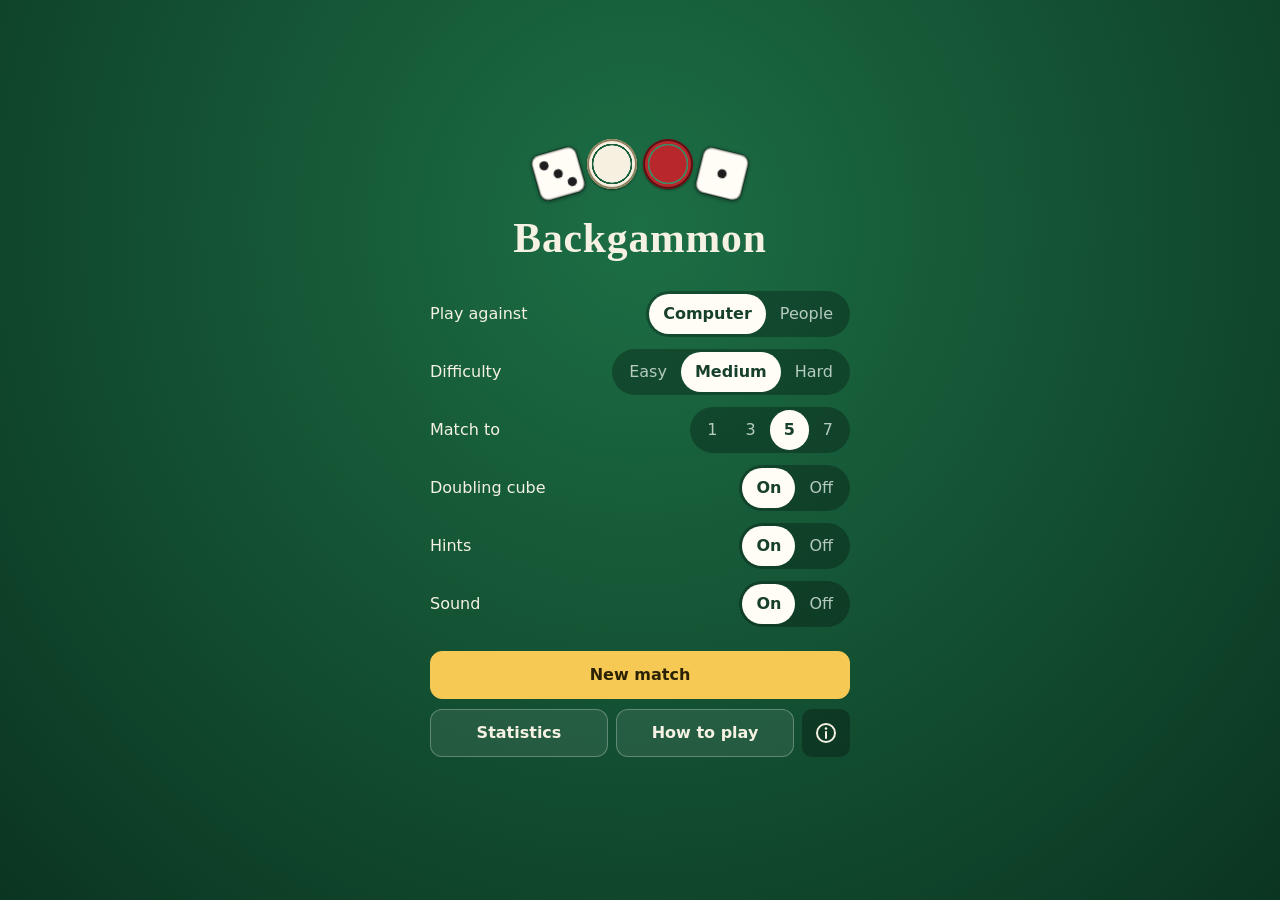
==== index.html @ d2f05503 "Add browser backgammon game (1.0.0) Backgammon for the browser, built like Cribbage: a static page o" ====
<!doctype html>
<html lang="en">
<head>
<meta charset="utf-8">
<meta name="viewport" content="width=device-width, initial-scale=1, viewport-fit=cover">
<meta name="theme-color" content="#0b3521">
<meta name="description" content="Play backgammon in your browser against the computer or a friend on the same device.">
<title>Backgammon</title>
<link rel="icon" href="data:image/svg+xml,<svg xmlns=%22http://www.w3.org/2000/svg%22 viewBox=%220 0 100 100%22><rect width=%22100%22 height=%22100%22 rx=%2220%22 fill=%22%231c6e45%22/><rect x=%2224%22 y=%2224%22 width=%2252%22 height=%2252%22 rx=%2210%22 fill=%22%23fffdf5%22/><circle cx=%2238%22 cy=%2238%22 r=%227%22 fill=%22%231d1d1f%22/><circle cx=%2250%22 cy=%2250%22 r=%227%22 fill=%22%231d1d1f%22/><circle cx=%2262%22 cy=%2262%22 r=%227%22 fill=%22%231d1d1f%22/></svg>">
<link rel="stylesheet" href="css/style.css">
</head>
<body>

<main id="menu" class="screen menu">
  <header class="title">
    <div class="emblem" aria-hidden="true">
      <span class="piece die"><svg viewBox="-12 -12 24 24"><rect x="-11" y="-11" width="22" height="22" rx="4"/><circle cx="-5.5" cy="-5.5" r="2.2"/><circle r="2.2"/><circle cx="5.5" cy="5.5" r="2.2"/></svg></span>
      <span class="piece checker light"></span>
      <span class="piece checker dark"></span>
      <span class="piece die"><svg viewBox="-12 -12 24 24"><rect x="-11" y="-11" width="22" height="22" rx="4"/><circle r="2.2"/></svg></span>
    </div>
    <h1>Backgammon</h1>
  </header>

  <div class="options">
    <div class="option">
      <span>Play against</span>
      <div class="choice" data-setting="mode">
        <button data-value="ai">Computer</button>
        <button data-value="local">People</button>
      </div>
    </div>
    <div class="option" id="row-difficulty">
      <span>Difficulty</span>
      <div class="choice" data-setting="difficulty">
        <button data-value="easy">Easy</button>
        <button data-value="medium">Medium</button>
        <button data-value="hard">Hard</button>
      </div>
    </div>
    <div class="names" id="row-names">
      <input data-name="0" maxlength="12" placeholder="Player 1" aria-label="Player 1 name" autocomplete="off" spellcheck="false">
      <input data-name="1" maxlength="12" placeholder="Player 2" aria-label="Player 2 name" autocomplete="off" spellcheck="false">
    </div>
    <div class="option">
      <span>Match to</span>
      <div class="choice" data-setting="target">
        <button data-value="1">1</button>
        <button data-value="3">3</button>
        <button data-value="5">5</button>
        <button data-value="7">7</button>
      </div>
    </div>
    <div class="option" id="row-cube">
      <span>Doubling cube</span>
      <div class="choice" data-setting="cube">
        <button data-value="true">On</button>
        <button data-value="false">Off</button>
      </div>
    </div>
    <div class="option">
      <span>Hints</span>
      <div class="choice" data-setting="hints">
        <button data-value="true">On</button>
        <button data-value="false">Off</button>
      </div>
    </div>
    <div class="option">
      <span>Sound</span>
      <div class="choice" data-setting="sound">
        <button data-value="true">On</button>
        <button data-value="false">Off</button>
      </div>
    </div>
  </div>

  <div class="menu-actions">
    <button id="btn-resume" class="btn primary" hidden>Resume match</button>
    <button id="btn-new" class="btn primary">New match</button>
    <div class="row">
      <button id="btn-stats" class="btn">Statistics</button>
      <button id="btn-rules" class="btn">How to play</button>
      <button id="btn-about" class="icon-btn" aria-label="About">
        <svg viewBox="0 0 24 24" aria-hidden="true">
          <circle class="line" cx="12" cy="12" r="9"/>
          <path class="line" d="M12 11v6"/>
          <circle cx="12" cy="7.5" r="1.3"/>
        </svg>
      </button>
    </div>
  </div>
</main>

<main id="table" class="screen table" hidden>
  <header class="topbar">
    <button id="btn-menu" class="icon-btn" aria-label="Menu">☰</button>
    <div id="scores" class="scores"></div>
  </header>

  <div id="board" class="board"></div>

  <div class="status" role="status" aria-live="polite">
    <p id="events"></p>
    <p id="prompt"></p>
  </div>

  <footer class="actions">
    <button id="btn-sound" class="icon-btn" aria-label="Sound" aria-pressed="true">
      <svg viewBox="0 0 24 24" aria-hidden="true">
        <path d="M4 9v6h4l5 4V5L8 9z"/>
        <path class="line on" d="M16.5 9a4.5 4.5 0 0 1 0 6M19 6.5a8 8 0 0 1 0 11"/>
        <path class="line off" d="M17 9.5l5 5M22 9.5l-5 5"/>
      </svg>
    </button>
    <button id="btn-hint" class="btn">Hint</button>
    <button id="btn-second" class="btn">Undo</button>
    <button id="btn-main" class="btn primary"></button>
  </footer>
</main>

<div id="confirm" class="overlay" hidden>
  <div class="dialog">
    <h2 id="confirm-title"></h2>
    <p id="confirm-text" class="muted"></p>
    <div class="row">
      <button class="btn" data-close>Cancel</button>
      <button id="btn-confirm" class="btn primary"></button>
    </div>
  </div>
</div>

<div id="gameover" class="overlay" hidden>
  <canvas id="party" width="0" height="0" aria-hidden="true"></canvas>
  <div id="gameover-body" class="dialog"></div>
</div>

<div id="stats" class="overlay" hidden>
  <div class="dialog wide">
    <h2>Statistics</h2>
    <div id="stats-body" class="stack"></div>
    <div class="row">
      <button id="btn-reset" class="btn danger">Reset statistics</button>
      <button class="btn primary" data-close>Close</button>
    </div>
  </div>
</div>

<div id="rules" class="overlay" hidden>
  <div class="dialog wide">
    <h2>How to play</h2>
    <ol class="rules">
      <li><b>The race.</b> Each side has fifteen checkers. Bring all of yours into your home board, the bottom right quarter, and then bear them off. Yours move round the board anticlockwise: along the top from the right, down the left, and along the bottom to the right.</li>
      <li><b>Moving.</b> Roll two dice and move a checker the number shown on each; the same checker may move twice. Doubles are played four times. A checker may stop on any point not held by two or more of the other side's.</li>
      <li><b>Using the dice.</b> Use both dice whenever you can. If only one can be used, it must be the larger. If neither can, press Done.</li>
      <li><b>Hitting.</b> A lone checker that is landed on goes to the bar. A checker on the bar must come back in, in the other side's home board, before anything else moves.</li>
      <li><b>Bearing off.</b> Once all your checkers are home, a die takes off a checker from the point it shows, or from the highest point if none is higher. The first side to bear off all fifteen wins.</li>
      <li><b>Scoring.</b> A win is a single game, worth 1 point. If the loser has borne off none, it is a gammon, worth 2; and if the loser still has a checker on the bar or in the winner's home board, a backgammon, worth 3. The first side to reach the match length wins the match.</li>
      <li><b>The doubling cube.</b> Before rolling you may double the stakes. The other side takes, and owns the cube, so only it may double next; or passes, and loses the game at the stakes before the double. In the Crawford game, the one after a side first comes within a point of winning the match, nobody may double.</li>
      <li><b>Notation.</b> 13/7 moves a checker from point 13 to point 7, counting from the mover's side; bar and off mean the bar and bearing off, and * marks a hit. The points are numbered for the side to play.</li>
    </ol>
    <p class="muted">Tap a checker, and the places it may go light up; tap one to move there, or drag the checker. Undo takes back moves until you press Done. Tap anywhere to skip an animation or a celebration. On a keyboard: the arrow keys and Space move checkers, Enter presses the main button, U undoes, D doubles, H asks for a hint and M mutes the sound.</p>
    <button class="btn primary" data-close>Got it</button>
  </div>
</div>

<div id="about" class="overlay" hidden>
  <div class="dialog">
    <h2>Backgammon</h2>
    <p id="about-version"></p>
    <p class="muted">If this is older than you expect, refresh the page. Browsers can hold on to the previous version for a few minutes after an update.</p>
    <p><a href="https://github.com/menaechmus/Backgammon" target="_blank" rel="noopener">Source on GitHub</a></p>
    <button class="btn primary" data-close>Close</button>
  </div>
</div>

<script type="module" src="js/ui.js"></script>
</body>
</html>
---- css/style.css ----
:root {
  --felt: #1c6e45;
  --felt-deep: #0b3521;
  --ink: #f5f1e3;
  --muted: #b5cbbd;
  --paper: #fffdf5;
  --gold: #f6c955;
  --tip: #9fe8ff;
  --warn: #ffb4a3;
  /* The two sides: ivory checkers, and red ones. */
  --light: #f6f0e1;
  --light-rim: #8f7f5c;
  --dark: #b8282b;
  --dark-rim: #5c0f12;
  /* The rows of fixed height on the table (bars, buttons, status), which the
     board shares the screen's height with. */
  --fixed-rows: 190px;
  /* The board's width over its height. */
  --board-shape: 1.2375;
}

* { box-sizing: border-box; }
[hidden] { display: none !important; }

html {
  background: var(--felt-deep);
  -webkit-text-size-adjust: 100%;
}

body {
  margin: 0;
  min-height: 100vh;
  min-height: 100dvh;
  background: radial-gradient(ellipse at 50% 25%, var(--felt), var(--felt-deep));
  color: var(--ink);
  font: 16px/1.4 system-ui, -apple-system, 'Segoe UI', Roboto, sans-serif;
  -webkit-tap-highlight-color: transparent;
  touch-action: manipulation;
  -webkit-user-select: none;
  user-select: none;
}

h1, h2, h3, p, figure, ol, ul, dl, dd { margin: 0; }

button {
  font: inherit;
  color: inherit;
  cursor: pointer;
}

:focus-visible {
  outline: 3px solid var(--tip);
  outline-offset: 2px;
}

.screen {
  display: flex;
  flex-direction: column;
  gap: 5px;
  max-width: 780px;
  min-height: 100vh;
  min-height: 100dvh;
  margin: 0 auto;
  padding: max(8px, env(safe-area-inset-top)) max(10px, env(safe-area-inset-right))
    max(10px, env(safe-area-inset-bottom)) max(10px, env(safe-area-inset-left));
}

.muted {
  color: var(--muted);
  font-size: 0.85rem;
}

/* Buttons */

.btn {
  min-height: 48px;
  padding: 10px 18px;
  border: 1px solid rgba(255, 255, 255, 0.28);
  border-radius: 12px;
  background: rgba(255, 255, 255, 0.08);
  font-weight: 600;
}

.btn.primary {
  border-color: var(--gold);
  background: var(--gold);
  color: #2b2205;
}

.btn.danger { color: var(--warn); }

.btn:disabled {
  opacity: 0.45;
  cursor: default;
}

/* The button a cube hint suggests. */
.btn.tip { animation: glow-button 0.9s ease-in-out infinite alternate; }

@keyframes glow-button {
  from { box-shadow: 0 0 0 2px var(--tip); }
  to { box-shadow: 0 0 0 4px var(--tip), 0 0 14px 2px var(--tip); }
}

.row {
  display: flex;
  gap: 8px;
}

.row > * { flex: 1; }

/* Menu */

.menu {
  justify-content: center;
  gap: 24px;
  max-width: 440px;
}

.title { text-align: center; }

.title h1 {
  font-family: Georgia, 'Times New Roman', serif;
  font-size: 2.6rem;
  letter-spacing: 0.02em;
}

/* Two dice and two checkers, fanned like Cribbage's title cards. */
.emblem {
  display: flex;
  justify-content: center;
  align-items: center;
  gap: 6px;
  margin-bottom: 18px;
  --cw: 50px;
}

.emblem .piece {
  position: relative;
  flex: none;
  width: var(--cw);
  height: var(--cw);
}

.emblem .die svg {
  display: block;
  width: 100%;
  height: 100%;
  filter: drop-shadow(0 1px 2px rgba(0, 0, 0, 0.5));
}

.emblem .die rect { fill: var(--paper); }
.emblem .die circle { fill: #1d1d1f; }

.emblem .checker {
  border-radius: 50%;
  box-shadow: 0 1px 2px rgba(0, 0, 0, 0.5);
}

.emblem .checker.light {
  background: radial-gradient(circle, var(--light) 0 52%, rgba(0, 0, 0, 0.12) 53% 57%, var(--light) 58%);
  box-shadow: inset 0 0 0 2px var(--light-rim), 0 1px 2px rgba(0, 0, 0, 0.5);
}

.emblem .checker.dark {
  background: radial-gradient(circle, var(--dark) 0 52%, rgba(255, 255, 255, 0.18) 53% 57%, var(--dark) 58%);
  box-shadow: inset 0 0 0 2px var(--dark-rim), 0 1px 2px rgba(0, 0, 0, 0.5);
}

.emblem .piece:nth-child(1) { transform: rotate(-16deg) translateY(8px); }
.emblem .piece:nth-child(2) { transform: translateY(-2px); }
.emblem .piece:nth-child(3) { transform: translateY(-2px); }
.emblem .piece:nth-child(4) { transform: rotate(14deg) translateY(8px); }

/* Sparkles on the title: small glints that twinkle at the outer corners, half
   over the felt where they show. Each has its own rhythm, so the pattern never
   visibly repeats and at most moments few or none are lit. */
.emblem .piece::before,
.emblem .piece:first-child::after,
.emblem .piece:last-child::after {
  --out: calc(var(--cw) * -0.17); /* centres a glint on a corner */
  position: absolute;
  top: var(--out);
  left: var(--out);
  width: calc(var(--cw) * 0.34);
  height: calc(var(--cw) * 0.34);
  /* A bright centre with one thin ray across and one down. */
  background:
    radial-gradient(circle, #fff 0 9%, transparent 24%),
    radial-gradient(ellipse 50% 6% at center, #ffe9a3 0 35%, transparent 80%),
    radial-gradient(ellipse 6% 50% at center, #ffe9a3 0 35%, transparent 80%);
  content: '';
  opacity: 0;
  pointer-events: none;
  animation: twinkle 6.1s ease-in-out -1s infinite;
}

.emblem .piece:first-child::after {
  top: auto;
  bottom: var(--out);
  animation-duration: 8.3s;
  animation-delay: -5.2s;
}

.emblem .piece:nth-child(2)::before {
  animation-duration: 7.3s;
  animation-delay: -3.4s;
}

.emblem .piece:nth-child(3)::before {
  animation-duration: 5.3s;
  animation-delay: -2.1s;
}

.emblem .piece:last-child::before {
  right: var(--out);
  left: auto;
  animation-duration: 8.9s;
  animation-delay: -6.5s;
}

.emblem .piece:last-child::after {
  top: auto;
  right: var(--out);
  bottom: var(--out);
  left: auto;
  animation-duration: 6.7s;
  animation-delay: -0.4s;
}

/* Out of sight for most of the cycle, then a quick grow, turn and fade. */
@keyframes twinkle {
  0% { opacity: 0; transform: scale(0.2) rotate(0deg); }
  5.5% { opacity: 1; transform: scale(1) rotate(30deg); }
  11%, 100% { opacity: 0; transform: scale(0.2) rotate(60deg); }
}

.options {
  display: grid;
  gap: 12px;
}

.option {
  display: flex;
  align-items: center;
  justify-content: space-between;
  gap: 12px;
}

.choice {
  display: flex;
  padding: 3px;
  border-radius: 999px;
  background: rgba(0, 0, 0, 0.28);
}

.choice button {
  min-height: 40px;
  padding: 8px 14px;
  border: 0;
  border-radius: 999px;
  background: none;
  color: var(--muted);
}

.choice button[aria-pressed='true'] {
  background: var(--paper);
  color: #17402b;
  font-weight: 600;
}

/* A name for each of the two people playing on this device. */
.names {
  display: grid;
  grid-template-columns: 1fr 1fr;
  gap: 8px;
}

.names input {
  min-width: 0;
  min-height: 42px;
  padding: 8px 12px;
  border: 1px solid rgba(255, 255, 255, 0.28);
  border-radius: 10px;
  background: rgba(0, 0, 0, 0.28);
  color: var(--ink);
  font: inherit;
}

.names input::placeholder { color: var(--muted); }

.menu-actions {
  display: grid;
  gap: 10px;
}

/* Short screens: tighten the menu so its last row of buttons stays in view. */
@media (max-height: 640px) {
  .menu { gap: 12px; }
  .title h1 { font-size: 2rem; }
  .options { gap: 6px; }

  .emblem {
    margin-bottom: 8px;
    --cw: 38px;
  }

  .choice button {
    min-height: 36px;
    padding-block: 6px;
  }

  .names input {
    min-height: 36px;
    padding-block: 5px;
  }
}

/* Table */

.topbar {
  display: flex;
  /* A last resort for very large text: the scores drop to a second row
     instead of running off the screen. */
  flex-wrap: wrap;
  align-items: center;
  gap: 6px;
}

.icon-btn {
  flex: none;
  width: 44px;
  height: 44px;
  border: 0;
  border-radius: 10px;
  background: rgba(0, 0, 0, 0.28);
  font-size: 1.2rem;
}

/* The two scores share the bar equally. Each name sits over its side's pip
   count, which leaves room for names in full on a phone; a name too long even
   for that is shortened with an ellipsis. */
.score {
  display: flex;
  flex: 1 1 0;
  align-items: center;
  gap: 6px;
  min-width: 0;
  min-height: 44px;
  padding: 3px 8px;
  border: 2px solid transparent;
  border-radius: 10px;
  background: rgba(0, 0, 0, 0.28);
}

.score.active { border-color: var(--gold); }

/* A dot in the colour of the side's checkers. */
.score i {
  flex: none;
  width: 12px;
  height: 12px;
  border-radius: 50%;
  background: var(--light);
  box-shadow: inset 0 0 0 1.5px var(--light-rim);
}

.score[data-side='1'] i {
  background: var(--dark);
  box-shadow: inset 0 0 0 1.5px #ffd2d2;
}

/* The score boxes sit in the bar as if they were its own children. */
.scores { display: contents; }

.score .who {
  display: grid;
  flex: 1;
  min-width: 0;
  line-height: 1.15;
}

.score .name {
  overflow: hidden;
  text-overflow: ellipsis;
  white-space: nowrap;
}

/* The side's pip count: how far its checkers still have to go. */
.score .pips {
  color: var(--muted);
  font-size: 0.72rem;
  font-variant-numeric: tabular-nums;
  white-space: nowrap;
}

.score .points {
  min-width: 1ch;
  font-size: 1.25rem;
  font-variant-numeric: tabular-nums;
  text-align: right;
}

/* The board takes all the height the fixed rows leave, up to the screen's width. */
.board {
  width: min(100%, 780px, (100vh - var(--fixed-rows)) * var(--board-shape));
  margin: 0 auto;
  touch-action: none;
}

@supports (height: 1dvh) {
  .board { width: min(100%, 780px, (100dvh - var(--fixed-rows)) * var(--board-shape)); }
}

.board svg {
  display: block;
  width: 100%;
  height: auto;
  border-radius: 12px;
  background: linear-gradient(#b47c41, #8a5a2b);
  box-shadow: inset 0 0 0 2px rgba(0, 0, 0, 0.25), 0 2px 6px rgba(0, 0, 0, 0.4);
}

.board .frame { fill: none; }
.board .surface { fill: #124a2e; }
.board .bar,
.board .tray { fill: rgba(0, 0, 0, 0.24); }

.point.odd { fill: #e3c88f; }
.point.even { fill: #7a3b22; }

.labels text {
  fill: rgba(255, 253, 245, 0.8);
  font: 600 7.5px system-ui, -apple-system, 'Segoe UI', Roboto, sans-serif;
  text-anchor: middle;
}

.checker > circle:first-child { stroke-width: 1.2; }

.checker.side0 > circle:first-child {
  fill: var(--light);
  stroke: var(--light-rim);
}

.checker.side1 > circle:first-child {
  fill: var(--dark);
  stroke: var(--dark-rim);
}

.checker .inner {
  fill: none;
  stroke-width: 1.2;
}

.checker.side0 .inner { stroke: rgba(0, 0, 0, 0.13); }
.checker.side1 .inner { stroke: rgba(255, 255, 255, 0.2); }

.checker text {
  font: 700 11px system-ui, -apple-system, 'Segoe UI', Roboto, sans-serif;
  text-anchor: middle;
}

.checker.side0 text { fill: #3a2a10; }
.checker.side1 text { fill: #fff; }

/* A checker that may move, the one picked up, a hint's, and the keyboard's. */
.checker.movable > circle:first-child {
  stroke: var(--gold);
  stroke-width: 1.8;
}

.checker.picked > circle:first-child {
  stroke: var(--gold);
  stroke-width: 3.2;
}

.checker.picked { filter: drop-shadow(0 0 3px var(--gold)); }

.checker.tip > circle:first-child {
  stroke: var(--tip);
  stroke-width: 3;
}

.checker.cursor > circle:first-child {
  stroke: var(--tip);
  stroke-width: 3;
  stroke-dasharray: 4 2.5;
}

.checker.lifted { opacity: 0.3; }

.checker.ghost {
  pointer-events: none;
  filter: drop-shadow(0 3px 3px rgba(0, 0, 0, 0.5));
}

/* The places the picked checker may go. */
.dest {
  fill: rgba(246, 201, 85, 0.42);
  stroke: var(--gold);
  stroke-width: 2;
  stroke-linejoin: round;
}

.dest.over { fill: rgba(246, 201, 85, 0.8); }

.dest.cursor {
  stroke: var(--tip);
  stroke-width: 2.5;
}

.borne { stroke-width: 0.8; }

.borne.side0 {
  fill: var(--light);
  stroke: var(--light-rim);
}

.borne.side1 {
  fill: var(--dark);
  stroke: var(--dark-rim);
}

/* Dice in the colour of the side that rolled them. */
.die rect {
  fill: var(--paper);
  stroke: rgba(0, 0, 0, 0.35);
}

.die circle { fill: #1d1d1f; }
.die.side1 rect { fill: var(--dark); stroke: var(--dark-rim); }
.die.side1 circle { fill: var(--paper); }
.die.used { opacity: 0.35; }

.die .face {
  transform-box: fill-box;
  transform-origin: center;
}

.die.rolling .face { animation: tumble 0.16s linear infinite; }

@keyframes tumble {
  0% { transform: rotate(-18deg) translateY(-1.5px); }
  50% { transform: rotate(14deg) translateY(1px); }
  100% { transform: rotate(-18deg) translateY(-1.5px); }
}

.cube rect {
  fill: var(--paper);
  stroke: #2b2205;
  stroke-width: 1;
}

.cube text {
  fill: #1d1d1f;
  font: 700 13px Georgia, 'Times New Roman', serif;
  text-anchor: middle;
}

.cube.offered rect {
  stroke: var(--gold);
  stroke-width: 3;
}

/* In the Crawford game nobody may double. */
.cube.crawford { opacity: 0.35; }

/* A hint's moves, as arrows. */
.hints line {
  stroke: var(--tip);
  stroke-width: 3;
  stroke-linecap: round;
  opacity: 0.9;
}

.hints marker path { fill: var(--tip); }

/* The status takes the height the board leaves, so on a tall phone the
   buttons sit at the bottom, within reach of a thumb. */
.status {
  display: grid;
  flex: 1;
  align-content: start;
  gap: 2px;
  min-height: 3em;
  padding-top: 4px;
  font-size: 0.9rem;
  text-align: center;
}

#prompt { color: var(--muted); }
#prompt.tip { color: var(--tip); }
#prompt.warn { color: var(--warn); }

.actions {
  display: flex;
  gap: 8px;
}

.actions .primary { flex: 1; }
.actions .btn { padding-inline: 14px; }

/* Beside full-size buttons an icon button matches their height. */
.actions .icon-btn,
.row .icon-btn {
  width: 48px;
  height: auto;
}

.icon-btn svg {
  display: block;
  width: 24px;
  height: 24px;
  margin: auto;
  fill: currentColor;
}

.icon-btn svg .line {
  fill: none;
  stroke: currentColor;
  stroke-linecap: round;
  stroke-width: 2;
}

/* The speaker shows sound waves when on and a cross when muted. */
#btn-sound[aria-pressed='true'] .off,
#btn-sound[aria-pressed='false'] .on { display: none; }
#btn-sound[aria-pressed='false'] { color: var(--muted); }

/* A phone on its side: the board down the left, everything else beside it. */
@media (orientation: landscape) and (max-height: 520px) {
  .table {
    display: grid;
    grid-template: 'board bar' auto 'board status' 1fr 'board actions' auto / auto minmax(190px, 1fr);
    column-gap: 14px;
    max-width: none;
  }

  /* The scores stack beside the menu button so both names fit. */
  .topbar {
    display: grid;
    grid-area: bar;
    grid-template-columns: auto 1fr;
    gap: 4px 8px;
  }

  .topbar .icon-btn { grid-row: span 2; }

  .score {
    min-height: 36px;
    padding-block: 1px;
  }

  .board {
    grid-area: board;
    align-self: center;
    width: min(60vw, (100vh - 20px) * var(--board-shape));
  }

  @supports (height: 1dvh) {
    .board { width: min(60vw, (100dvh - 20px) * var(--board-shape)); }
  }

  .status { grid-area: status; }

  /* Two rows of buttons: the main one on a row of its own. */
  .actions {
    display: grid;
    grid-area: actions;
    grid-template-columns: auto 1fr 1fr;
  }

  .actions .primary { grid-column: 1 / -1; }
  .actions .btn { padding-inline: 10px; }
}

/* Overlays */

.overlay {
  position: fixed;
  inset: 0;
  z-index: 10;
  display: grid;
  place-items: center;
  overflow: auto;
  padding: 16px;
  background: rgba(4, 22, 13, 0.8);
}

.dialog {
  display: grid;
  gap: 12px;
  width: min(100%, 380px);
  padding: 20px;
  border: 1px solid rgba(255, 255, 255, 0.18);
  border-radius: 16px;
  background: #134a2f;
  box-shadow: 0 12px 40px rgba(0, 0, 0, 0.5);
  text-align: center;
}

.dialog.wide {
  width: min(100%, 520px);
  text-align: left;
}

.dialog h2 { font-size: 1.4rem; }
.dialog a { color: var(--tip); }

.dialog h3 {
  color: var(--muted);
  font-size: 0.8rem;
  letter-spacing: 0.06em;
  text-transform: uppercase;
}

.stack {
  display: grid;
  gap: 10px;
}

/* "Gammon!" and "Backgammon!", as Cribbage says "Skunk!". */
.kind {
  color: var(--gold);
  font-weight: 700;
}

.grid {
  width: 100%;
  border-collapse: collapse;
  font-variant-numeric: tabular-nums;
}

.grid th,
.grid td {
  padding: 5px 4px;
  border-bottom: 1px solid rgba(255, 255, 255, 0.12);
  text-align: right;
}

.grid th:first-child { text-align: left; }

.grid thead th {
  color: var(--muted);
  font-size: 0.78rem;
  font-weight: 500;
}

.facts {
  display: grid;
  grid-template-columns: 1fr auto;
  gap: 4px 12px;
}

.facts dd {
  font-weight: 600;
  text-align: right;
}

.rules {
  display: grid;
  gap: 8px;
  padding-left: 1.2em;
}

/* Celebration. While a win is celebrated the overlay is see-through and its
   box invisible; then the backdrop darkens and the box grows into place, in
   front of the last of the confetti. */

#gameover { transition: background-color 0.4s; }
#gameover.party { background: transparent; }

#gameover-body {
  position: relative;
  z-index: 1;
  transition: opacity 0.35s, transform 0.35s ease-out;
}

#gameover.party #gameover-body {
  visibility: hidden;
  opacity: 0;
  transform: scale(0.92);
}

#party {
  position: fixed;
  inset: 0;
  width: 100%;
  height: 100%;
  pointer-events: none;
}

@media (prefers-reduced-motion: reduce) {
  *,
  *::before,
  *::after {
    animation: none !important;
    transition: none !important;
  }
}
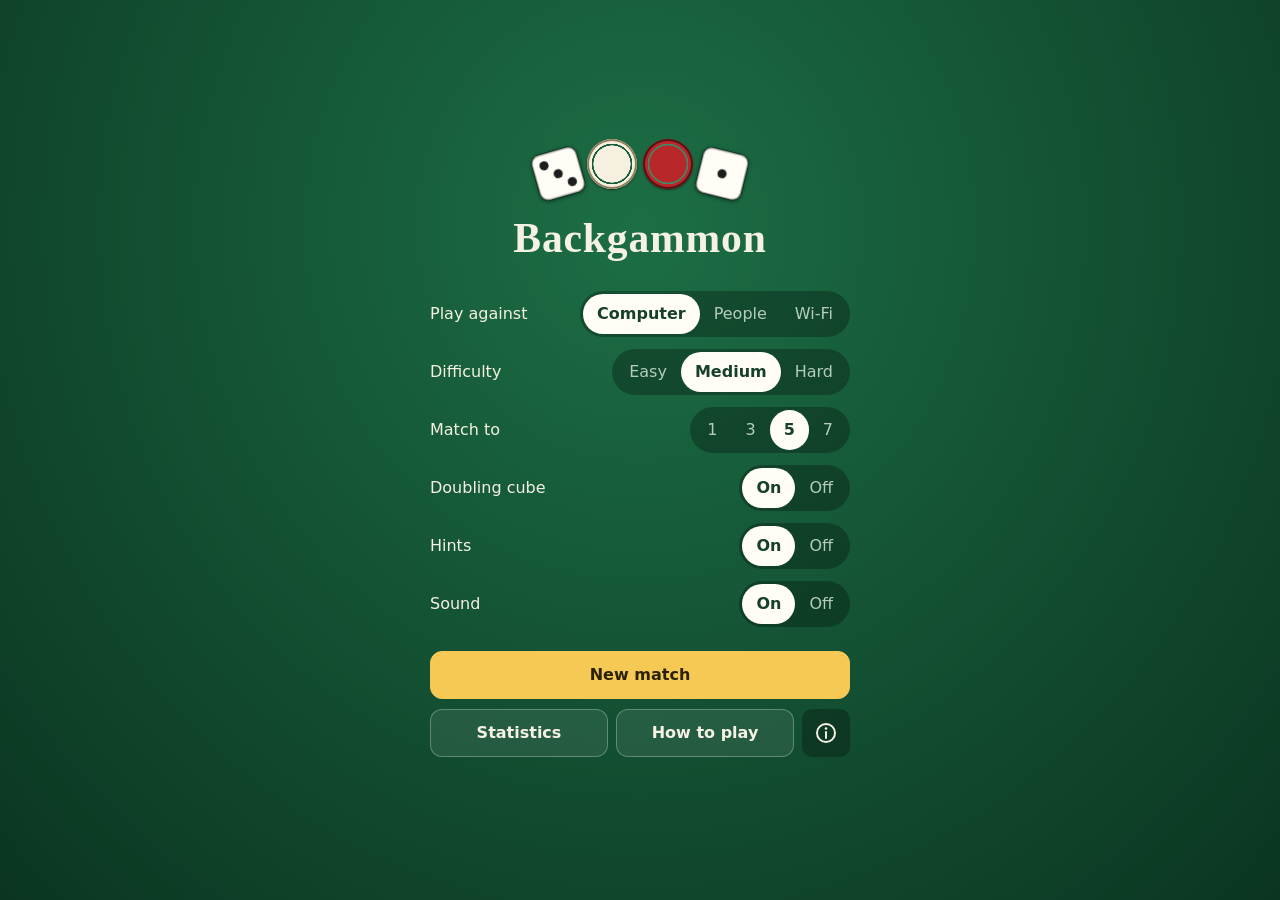
==== commit 359f052a: "Play on your own phones over Wi-Fi (1.1.0) Wi-Fi on the menu lets two people play on their own phone" ====
--- a/index.html
+++ b/index.html
@@ -4,7 +4,7 @@
 <meta charset="utf-8">
 <meta name="viewport" content="width=device-width, initial-scale=1, viewport-fit=cover">
 <meta name="theme-color" content="#0b3521">
-<meta name="description" content="Play backgammon in your browser against the computer or a friend on the same device.">
+<meta name="description" content="Play backgammon in your browser against the computer, a friend on the same device, or on two phones over Wi-Fi.">
 <title>Backgammon</title>
 <link rel="icon" href="data:image/svg+xml,<svg xmlns=%22http://www.w3.org/2000/svg%22 viewBox=%220 0 100 100%22><rect width=%22100%22 height=%22100%22 rx=%2220%22 fill=%22%231c6e45%22/><rect x=%2224%22 y=%2224%22 width=%2252%22 height=%2252%22 rx=%2210%22 fill=%22%23fffdf5%22/><circle cx=%2238%22 cy=%2238%22 r=%227%22 fill=%22%231d1d1f%22/><circle cx=%2250%22 cy=%2250%22 r=%227%22 fill=%22%231d1d1f%22/><circle cx=%2262%22 cy=%2262%22 r=%227%22 fill=%22%231d1d1f%22/></svg>">
 <link rel="stylesheet" href="css/style.css">
@@ -28,6 +28,7 @@
       <div class="choice" data-setting="mode">
         <button data-value="ai">Computer</button>
         <button data-value="local">People</button>
+        <button data-value="net">Wi-Fi</button>
       </div>
     </div>
     <div class="option" id="row-difficulty">
@@ -42,6 +43,10 @@
       <input data-name="0" maxlength="12" placeholder="Player 1" aria-label="Player 1 name" autocomplete="off" spellcheck="false">
       <input data-name="1" maxlength="12" placeholder="Player 2" aria-label="Player 2 name" autocomplete="off" spellcheck="false">
     </div>
+    <div class="option" id="row-wifi-name">
+      <label for="wifi-name">Your name</label>
+      <input id="wifi-name" class="wifi-name" maxlength="12" placeholder="Needed to play" autocomplete="off" spellcheck="false">
+    </div>
     <div class="option">
       <span>Match to</span>
       <div class="choice" data-setting="target">
@@ -77,6 +82,10 @@
   <div class="menu-actions">
     <button id="btn-resume" class="btn primary" hidden>Resume match</button>
     <button id="btn-new" class="btn primary">New match</button>
+    <div class="row" id="row-wifi">
+      <button id="btn-host" class="btn primary">Host a game</button>
+      <button id="btn-join" class="btn primary">Join a game</button>
+    </div>
     <div class="row">
       <button id="btn-stats" class="btn">Statistics</button>
       <button id="btn-rules" class="btn">How to play</button>
@@ -118,6 +127,22 @@
   </footer>
 </main>
 
+<div id="wifi" class="overlay" hidden>
+  <div class="dialog">
+    <h2 id="wifi-title">Wi-Fi game</h2>
+    <p id="wifi-text" class="muted"></p>
+    <div id="wifi-code" class="wifi-code" role="img" hidden></div>
+    <input id="join-code" class="join-code" maxlength="4" placeholder="CODE" aria-label="Code" autocomplete="off" autocapitalize="characters" spellcheck="false" hidden>
+    <button id="btn-share" class="btn share" hidden>Share link</button>
+    <ul id="wifi-players" class="wifi-players" aria-label="Players" hidden></ul>
+    <p id="wifi-status" class="wifi-status" aria-live="polite"></p>
+    <div class="row">
+      <button id="btn-wifi-cancel" class="btn">Cancel</button>
+      <button id="btn-wifi-go" class="btn primary">Start</button>
+    </div>
+  </div>
+</div>
+
 <div id="confirm" class="overlay" hidden>
   <div class="dialog">
     <h2 id="confirm-title"></h2>
@@ -158,6 +183,7 @@
       <li><b>The doubling cube.</b> Before rolling you may double the stakes. The other side takes, and owns the cube, so only it may double next; or passes, and loses the game at the stakes before the double. In the Crawford game, the one after a side first comes within a point of winning the match, nobody may double.</li>
       <li><b>Notation.</b> 13/7 moves a checker from point 13 to point 7, counting from the mover's side; bar and off mean the bar and bearing off, and * marks a hit. The points are numbered for the side to play.</li>
     </ol>
+    <p class="muted">Wi-Fi: each of you plays on your own phone. One chooses Wi-Fi on the menu, types a name and taps Host a game; the other chooses Wi-Fi, taps Join a game and enters the four letters on the host's screen, or opens the link the host shares. The host's match length, cube and hints settings apply to both. A phone that drops out comes back by itself, and while it is away the host can play for it.</p>
     <p class="muted">Tap a checker, and the places it may go light up; tap one to move there, or drag the checker. Undo takes back moves until you press Done. Tap anywhere to skip an animation or a celebration. On a keyboard: the arrow keys and Space move checkers, Enter presses the main button, U undoes, D doubles, H asks for a hint and M mutes the sound.</p>
     <button class="btn primary" data-close>Got it</button>
   </div>
--- a/css/style.css
+++ b/css/style.css
@@ -289,6 +289,23 @@
 
 .names input::placeholder { color: var(--muted); }
 
+/* One name for a Wi-Fi game, which the other phone sees. */
+.wifi-name {
+  flex: 0 1 220px;
+  min-width: 0;
+  min-height: 40px;
+  padding: 6px 12px;
+  border: 1px solid rgba(255, 255, 255, 0.28);
+  border-radius: 10px;
+  background: rgba(0, 0, 0, 0.28);
+  color: var(--ink);
+  font: inherit;
+}
+
+.wifi-name::placeholder { color: var(--muted); }
+.wifi-name.want { border-color: var(--warn); }
+.wifi-name.want::placeholder { color: var(--warn); }
+
 .menu-actions {
   display: grid;
   gap: 10px;
@@ -355,6 +372,9 @@
 
 .score.active { border-color: var(--gold); }
 
+/* A Wi-Fi player whose phone is out of touch. */
+.score.away { opacity: 0.45; }
+
 /* A dot in the colour of the side's checkers. */
 .score i {
   flex: none;
@@ -719,6 +739,94 @@
   gap: 10px;
 }
 
+/* The Wi-Fi box: the host's code as four tiles, the code typed to join, and
+   who is in the game. */
+.wifi-code {
+  display: flex;
+  justify-content: center;
+  gap: 10px;
+}
+
+.wifi-code span {
+  display: grid;
+  place-items: center;
+  width: 50px;
+  height: 58px;
+  border-radius: 8px;
+  background: var(--paper);
+  box-shadow: 0 1px 2px rgba(0, 0, 0, 0.5);
+  color: #1d1d1f;
+  font: 700 1.7rem Georgia, 'Times New Roman', serif;
+}
+
+.wifi-code span:nth-child(odd) { transform: rotate(-3deg); }
+.wifi-code span:nth-child(even) { transform: rotate(2.5deg) translateY(2px); }
+
+.join-code {
+  justify-self: center;
+  width: 8.5em;
+  min-height: 52px;
+  padding: 6px 12px;
+  border: 1px solid rgba(255, 255, 255, 0.28);
+  border-radius: 10px;
+  background: rgba(0, 0, 0, 0.3);
+  color: var(--ink);
+  font: inherit;
+  font-size: 1.5rem;
+  font-weight: 700;
+  letter-spacing: 0.3em;
+  text-align: center;
+  text-transform: uppercase;
+}
+
+.join-code::placeholder {
+  color: var(--muted);
+  font-weight: 400;
+}
+
+.btn.share {
+  justify-self: center;
+  min-height: 40px;
+  padding: 6px 16px;
+}
+
+.wifi-players {
+  display: grid;
+  gap: 4px;
+  padding: 0;
+  list-style: none;
+  text-align: left;
+}
+
+.wifi-players li {
+  display: flex;
+  align-items: center;
+  gap: 8px;
+  min-height: 36px;
+  padding: 2px 12px;
+  border-radius: 8px;
+  background: rgba(0, 0, 0, 0.28);
+}
+
+.wifi-players li.away { opacity: 0.45; }
+
+.wifi-players i {
+  flex: none;
+  width: 12px;
+  height: 12px;
+  border-radius: 50%;
+  background: var(--light);
+  box-shadow: inset 0 0 0 1.5px var(--light-rim);
+}
+
+.wifi-players i.side1 {
+  background: var(--dark);
+  box-shadow: inset 0 0 0 1.5px #ffd2d2;
+}
+
+.wifi-status { min-height: 1.4em; color: var(--muted); }
+.wifi-status.warn { color: var(--warn); }
+
 /* "Gammon!" and "Backgammon!", as Cribbage says "Skunk!". */
 .kind {
   color: var(--gold);
